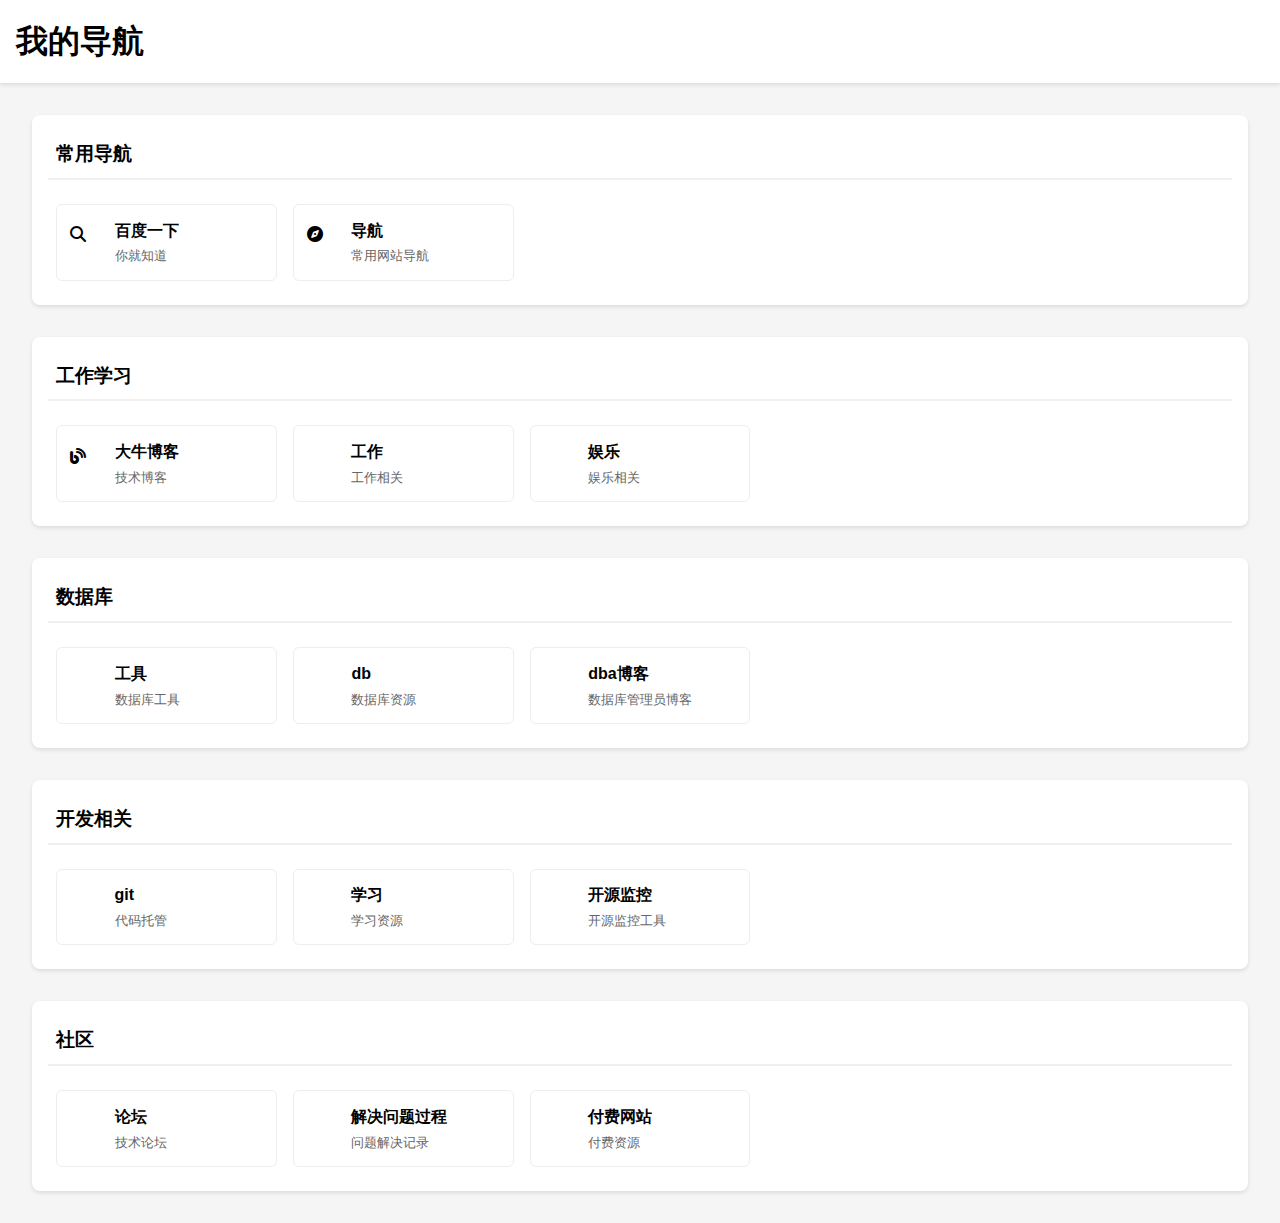
==== index.html @ f6150411 "Initial commit: 添加导航网站基础功能" ====
<!DOCTYPE html>
<html lang="zh">
<head>
    <meta charset="UTF-8">
    <meta name="viewport" content="width=device-width, initial-scale=1.0">
    <title>网址导航</title>
    <link rel="stylesheet" href="css/style.css">
    <link rel="stylesheet" href="https://cdnjs.cloudflare.com/ajax/libs/font-awesome/6.5.1/css/all.min.css">
</head>
<body>
    <header>
        <h1>我的导航</h1>
    </header>

    <main id="main-content">
        <!-- 网站内容将通过JavaScript动态生成 -->
    </main>

    <script src="js/data.js"></script>
    <script src="js/main.js"></script>
</body>
</html>
---- css/style.css ----
* {
    margin: 0;
    padding: 0;
    box-sizing: border-box;
}

body {
    font-family: -apple-system, BlinkMacSystemFont, "Segoe UI", Roboto, "Helvetica Neue", Arial, sans-serif;
    line-height: 1.6;
    background: #f5f5f5;
}

header {
    background: #fff;
    padding: 1rem;
    box-shadow: 0 2px 4px rgba(0,0,0,0.1);
    margin-bottom: 2rem;
}

.category {
    background: #fff;
    margin: 0 2rem 2rem;
    border-radius: 8px;
    padding: 1rem;
    box-shadow: 0 2px 4px rgba(0,0,0,0.1);
}

.category-title {
    font-size: 1.2rem;
    padding: 0.5rem;
    border-bottom: 2px solid #f0f0f0;
    margin-bottom: 1rem;
}

.sites-grid {
    display: grid;
    grid-template-columns: repeat(auto-fill, minmax(200px, 1fr));
    gap: 1rem;
    padding: 0.5rem;
}

.site-card {
    display: flex;
    align-items: center;
    padding: 0.8rem;
    border: 1px solid #eee;
    border-radius: 6px;
    transition: all 0.3s ease;
    text-decoration: none;
    color: inherit;
}

.site-card:hover {
    transform: translateY(-2px);
    box-shadow: 0 4px 8px rgba(0,0,0,0.1);
}

.site-icon {
    width: 32px;
    height: 32px;
    margin-right: 0.8rem;
}

.site-info h3 {
    font-size: 1rem;
    margin-bottom: 0.2rem;
}

.site-info p {
    font-size: 0.8rem;
    color: #666;
}
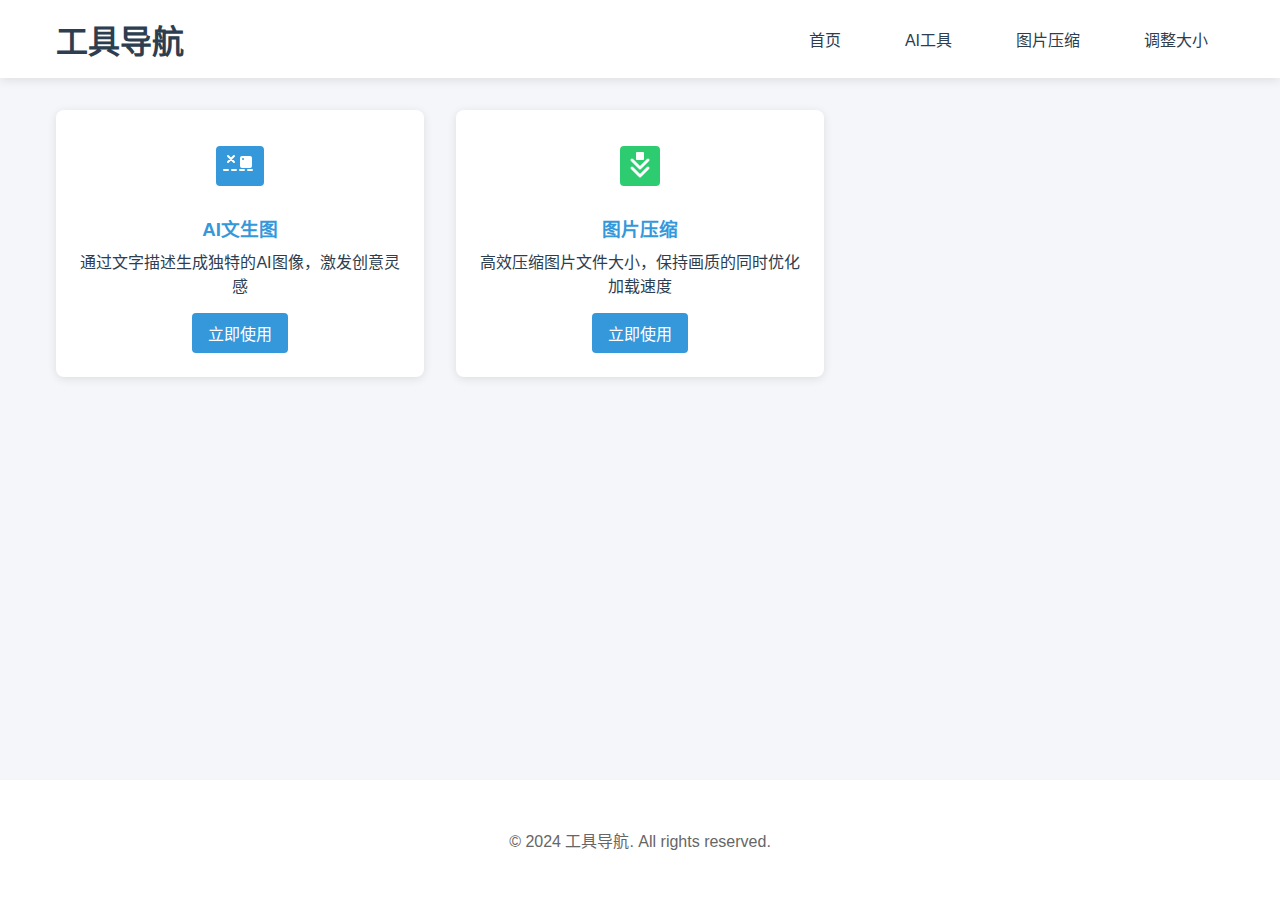
==== commit 42b4f34e: "add img compress" ====
--- a/index.html
+++ b/index.html
@@ -1,22 +1,60 @@
 <!DOCTYPE html>
-<html lang="zh">
+<html lang="zh-CN">
 <head>
     <meta charset="UTF-8">
     <meta name="viewport" content="width=device-width, initial-scale=1.0">
-    <title>网址导航</title>
-    <link rel="stylesheet" href="css/style.css">
-    <link rel="stylesheet" href="https://cdnjs.cloudflare.com/ajax/libs/font-awesome/6.5.1/css/all.min.css">
+    <title>工具导航 - 您的在线工具集合</title>
+    <link rel="stylesheet" href="css/styles.css">
 </head>
 <body>
-    <header>
-        <h1>我的导航</h1>
+    <!-- 头部区域 -->
+    <header class="header">
+        <div class="header-container">
+            <div class="logo">
+                <a href="index.html">
+                    <h1>工具导航</h1>
+                </a>
+            </div>
+            <nav class="nav">
+                <ul>
+                    <li><a href="index.html">首页</a></li>
+                    <li><a href="pages/ai.html">AI工具</a></li>
+                    <li><a href="pages/compress.html">图片压缩</a></li>
+                    <li><a href="pages/resize.html">调整大小</a></li>
+                </ul>
+            </nav>
+        </div>
     </header>
 
-    <main id="main-content">
-        <!-- 网站内容将通过JavaScript动态生成 -->
+    <!-- 主要内容区域 -->
+    <main class="main">
+        <div class="tools-grid">
+            <!-- 工具卡片 -->
+            <div class="tool-card">
+                <div class="tool-icon">
+                    <img src="icons/ai-image.svg" alt="AI绘图">
+                </div>
+                <h3>AI文生图</h3>
+                <p>通过文字描述生成独特的AI图像，激发创意灵感</p>
+                <a href="pages/ai.html" class="tool-link">立即使用</a>
+            </div>
+            
+            <div class="tool-card">
+                <div class="tool-icon">
+                    <img src="icons/compress.svg" alt="图片压缩">
+                </div>
+                <h3>图片压缩</h3>
+                <p>高效压缩图片文件大小，保持画质的同时优化加载速度</p>
+                <a href="pages/compress.html" class="tool-link">立即使用</a>
+            </div>
+        </div>
     </main>
 
-    <script src="js/data.js"></script>
-    <script src="js/main.js"></script>
+    <!-- 底部区域 -->
+    <footer class="footer">
+        <div class="copyright">
+            <p>© 2024 工具导航. All rights reserved.</p>
+        </div>
+    </footer>
 </body>
 </html> --- a/css/styles.css
+++ b/css/styles.css
@@ -0,0 +1,156 @@
+/* 全局样式 */
+:root {
+    --primary-color: #3498db;
+    --secondary-color: #2ecc71;
+    --background-color: #f5f6fa;
+    --text-color: #2c3e50;
+}
+
+* {
+    margin: 0;
+    padding: 0;
+    box-sizing: border-box;
+}
+
+/* 页面整体布局 */
+html, body {
+    height: 100%;
+}
+
+body {
+    min-height: 100vh;
+    display: flex;
+    flex-direction: column;
+    font-family: 'PingFang SC', 'Microsoft YaHei', sans-serif;
+    color: var(--text-color);
+    background-color: var(--background-color);
+}
+
+/* 主要内容区域自动填充空间 */
+main {
+    flex: 1;
+    width: 100%;
+}
+
+/* 头部样式 */
+.header {
+    background: white;
+    box-shadow: 0 2px 10px rgba(0,0,0,0.1);
+    position: sticky;
+    top: 0;
+    z-index: 100;
+    width: 100%;
+}
+
+.header-container {
+    max-width: 1200px;
+    margin: 0 auto;
+    padding: 1rem;
+    display: flex;
+    justify-content: space-between;
+    align-items: center;
+}
+
+.logo a {
+    text-decoration: none;
+    color: var(--text-color);
+}
+
+.nav ul {
+    display: flex;
+    list-style: none;
+    gap: 2rem;
+}
+
+.nav a {
+    text-decoration: none;
+    color: var(--text-color);
+    padding: 0.5rem 1rem;
+    border-radius: 4px;
+    transition: all 0.3s ease;
+}
+
+.nav a:hover, .nav a.active {
+    background: var(--primary-color);
+    color: white;
+}
+
+/* 主要内容区域样式 */
+.main {
+    max-width: 1200px;
+    margin: 2rem auto;
+    padding: 0 1rem;
+}
+
+.tools-grid {
+    display: grid;
+    grid-template-columns: repeat(auto-fill, minmax(280px, 1fr));
+    gap: 2rem;
+}
+
+.tool-card {
+    background: white;
+    border-radius: 8px;
+    padding: 1.5rem;
+    text-align: center;
+    transition: transform 0.3s ease;
+    box-shadow: 0 2px 10px rgba(0,0,0,0.1);
+}
+
+.tool-card:hover {
+    transform: translateY(-5px);
+}
+
+.tool-icon {
+    width: 64px;
+    height: 64px;
+    margin: 0 auto 1rem;
+}
+
+.tool-card h3 {
+    margin-bottom: 0.5rem;
+    color: var(--primary-color);
+}
+
+.tool-link {
+    display: inline-block;
+    margin-top: 1rem;
+    padding: 0.5rem 1rem;
+    background: var(--primary-color);
+    color: white;
+    text-decoration: none;
+    border-radius: 4px;
+    transition: all 0.3s ease;
+}
+
+.tool-link:hover {
+    background: #2980b9;
+    transform: translateY(-2px);
+}
+
+/* 底部样式 */
+.footer {
+    background: white;
+    padding: 2rem 0;
+    margin-top: auto;  /* 这会把footer推到底部 */
+    width: 100%;
+}
+
+.copyright {
+    text-align: center;
+    padding: 1rem;
+    color: #666;
+}
+
+/* 响应式设计 */
+@media (max-width: 768px) {
+    .header-container {
+        flex-direction: column;
+        gap: 1rem;
+    }
+    
+    .nav ul {
+        flex-wrap: wrap;
+        justify-content: center;
+    }
+} 